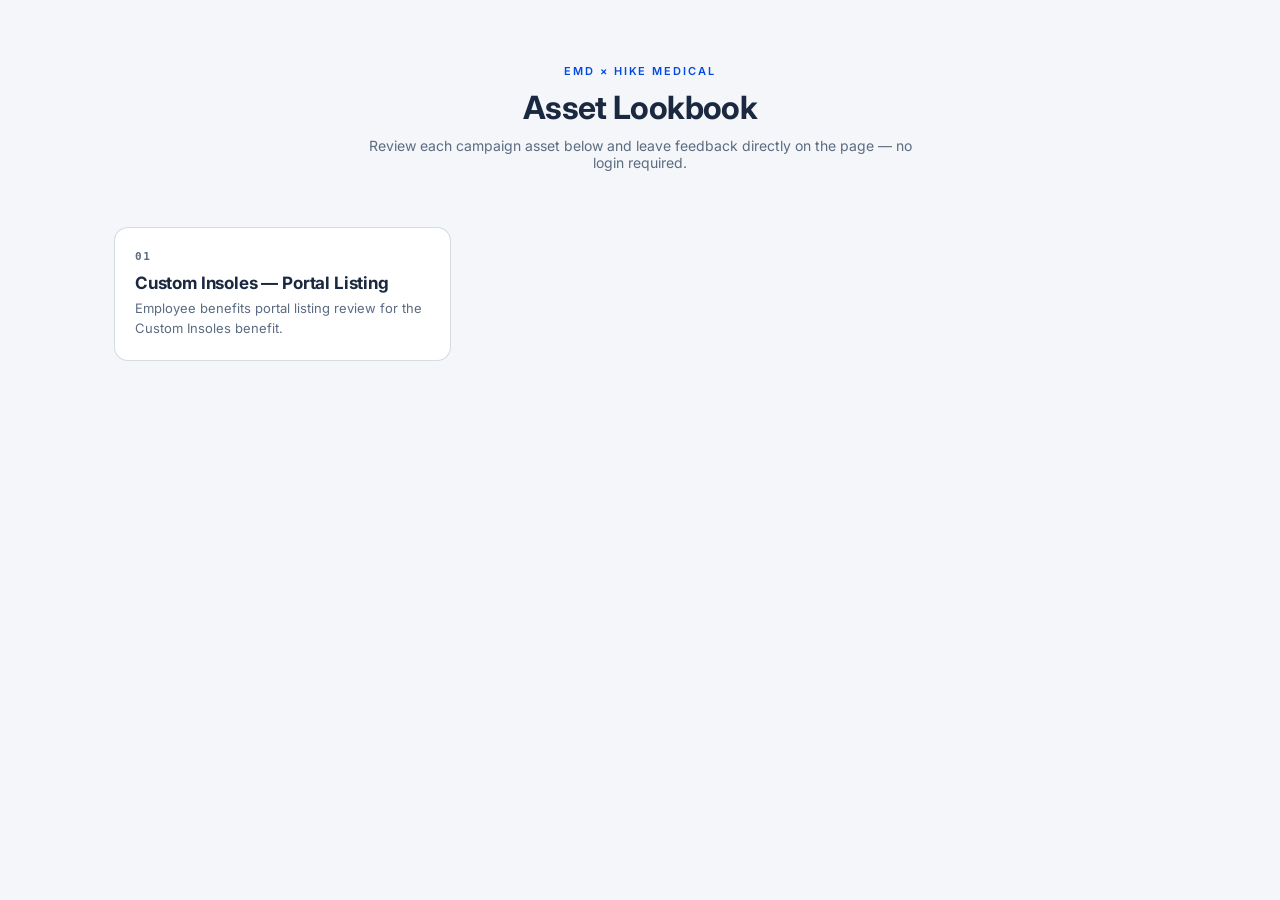
==== index.html @ 2ae3ae47 "Add files via upload" ====
<!DOCTYPE html>
<html lang="en">
<head>
<meta charset="utf-8">
<meta name="viewport" content="width=device-width,initial-scale=1">
<title>EMD × Hike Medical — Asset Lookbook</title>
<link rel="preconnect" href="https://fonts.googleapis.com">
<link rel="preconnect" href="https://fonts.gstatic.com" crossorigin="">
<link href="https://fonts.googleapis.com/css2?family=Inter:wght@400;500;600;700&display=swap" rel="stylesheet">
<link rel="stylesheet" href="css/style.css">
</head>
<body>
  <div class="hub-shell">
    <div class="hub-header">
      <div class="eyebrow">EMD × Hike Medical</div>
      <h1>Asset Lookbook</h1>
      <p>Review each campaign asset below and leave feedback directly on the page — no login required.</p>
    </div>

    <div class="card-grid">
      <a class="asset-card" href="custom-insoles.html">
        <span class="num">01</span>
        <h3>Custom Insoles — Portal Listing</h3>
        <p>Employee benefits portal listing review for the Custom Insoles benefit.</p>
      </a>
    </div>
  </div>
</body>
</html>
---- css/style.css ----
/* EMD Lookbook — shared styles */

:root {
  --client-accent: #024AE3;
  --client-accent-dark: #0139AD;
  --ink: #1A2840;
  --text-gray: #5B6B82;
  --hairline: rgba(26, 58, 92, 0.10);
  --hairline-strong: rgba(26, 58, 92, 0.18);
  --paper: #FFFFFF;
  --canvas: #F4F6F9;
}

* { box-sizing: border-box; margin: 0; padding: 0; }

html, body {
  background: var(--canvas);
  color: var(--ink);
  font-family: 'Inter', system-ui, sans-serif;
  -webkit-font-smoothing: antialiased;
}

img { max-width: 100%; display: block; }
a { color: var(--client-accent); }

/* ---------- Hub (index.html) ---------- */

.hub-shell { max-width: 1100px; margin: 0 auto; padding: 64px 24px 96px; }

.hub-header { text-align: center; margin-bottom: 56px; }
.hub-header .eyebrow {
  font-size: 11px; letter-spacing: 0.18em; text-transform: uppercase;
  font-weight: 600; color: var(--client-accent); margin-bottom: 10px;
}
.hub-header h1 { font-size: 32px; font-weight: 700; letter-spacing: -0.02em; margin-bottom: 10px; }
.hub-header p { font-size: 14px; color: var(--text-gray); max-width: 560px; margin: 0 auto; }

.card-grid {
  display: grid;
  grid-template-columns: repeat(auto-fill, minmax(260px, 1fr));
  gap: 20px;
}

.asset-card {
  display: block; text-decoration: none; color: inherit;
  background: var(--paper);
  border: 1px solid var(--hairline-strong);
  border-radius: 14px;
  padding: 22px 20px;
  transition: transform .15s, box-shadow .15s;
}
.asset-card:hover { transform: translateY(-2px); box-shadow: 0 10px 30px rgba(16,24,40,0.10); }
.asset-card .num {
  font-family: ui-monospace, 'SF Mono', Menlo, monospace;
  font-size: 11px; color: var(--text-gray); letter-spacing: 0.14em;
  text-transform: uppercase; font-weight: 600; display: block; margin-bottom: 10px;
}
.asset-card h3 { font-size: 17px; font-weight: 700; letter-spacing: -0.01em; margin-bottom: 6px; }
.asset-card p { font-size: 13px; color: var(--text-gray); line-height: 1.5; }

/* ---------- Subpage chrome (every asset page) ---------- */

.subpage-bar { max-width: 1100px; margin: 0 auto; padding: 24px 24px 0; }
.subpage-bar a {
  font-size: 13px; font-weight: 600; color: var(--client-accent); text-decoration: none;
}
.subpage-bar a:hover { text-decoration: underline; }

.subpage-title {
  max-width: 1100px; margin: 0 auto; padding: 20px 24px 28px;
  border-bottom: 1px dashed var(--hairline-strong);
  display: flex; align-items: baseline; gap: 16px; flex-wrap: wrap;
}
.subpage-title .num {
  font-family: ui-monospace, 'SF Mono', Menlo, monospace;
  font-size: 11px; color: var(--text-gray); letter-spacing: 0.18em;
  text-transform: uppercase; font-weight: 600;
}
.subpage-title h2 { font-size: 22px; font-weight: 700; letter-spacing: -0.02em; }
.subpage-title .desc { font-size: 13px; color: var(--text-gray); font-style: italic; }

.subpage-content { max-width: 1100px; margin: 0 auto; padding: 32px 24px 64px; }

/* ---------- Generic browser-chrome frame (HTML-recreation pattern) ---------- */

.frame { background: #F0F2F5; border-radius: 16px; overflow: hidden; box-shadow: 0 8px 24px rgba(0,0,0,0.08); }
.frame-chrome {
  height: 36px; background: #DEE3EB; border-bottom: 1px solid #C8CFD9;
  display: flex; align-items: center; padding: 0 14px; gap: 8px;
}
.frame-chrome .dot { width: 11px; height: 11px; border-radius: 50%; background: #C9CED6; }

/* ---------- Comment widget ---------- */

#comments-root { margin-top: 40px; padding-top: 28px; border-top: 1px solid var(--hairline-strong); }
.comments-heading { font-size: 15px; font-weight: 700; margin-bottom: 14px; }
.comments-list { display: flex; flex-direction: column; gap: 12px; margin-bottom: 20px; }
.comment-item {
  background: var(--paper); border: 1px solid var(--hairline);
  border-radius: 10px; padding: 12px 14px;
}
.comment-item .meta { display: flex; justify-content: space-between; gap: 12px; margin-bottom: 4px; }
.comment-item .name { font-size: 12.5px; font-weight: 700; color: var(--ink); }
.comment-item .time { font-size: 11.5px; color: var(--text-gray); }
.comment-item .text { font-size: 13px; line-height: 1.5; color: var(--ink); white-space: pre-wrap; }
.comments-empty { font-size: 13px; color: var(--text-gray); font-style: italic; margin-bottom: 20px; }

.comment-form { display: flex; flex-direction: column; gap: 10px; max-width: 480px; }
.comment-form input, .comment-form textarea {
  font-family: inherit; font-size: 13px; padding: 10px 12px;
  border: 1px solid var(--hairline-strong); border-radius: 8px; background: var(--paper); color: var(--ink);
}
.comment-form textarea { min-height: 80px; resize: vertical; }
.comment-form button {
  align-self: flex-start; font-size: 13px; font-weight: 700; color: #fff;
  background: var(--client-accent); border: none; border-radius: 8px;
  padding: 9px 20px; cursor: pointer;
}
.comment-form button:hover { background: var(--client-accent-dark); }
.comment-form button:disabled { opacity: 0.6; cursor: not-allowed; }
.comments-status { font-size: 12px; color: var(--text-gray); }
.comments-status.error { color: #B4232A; }
.comments-disabled-note {
  font-size: 12.5px; color: var(--text-gray); font-style: italic;
  background: #FFF6E0; border: 1px dashed #E8C868; border-radius: 8px; padding: 10px 14px;
}
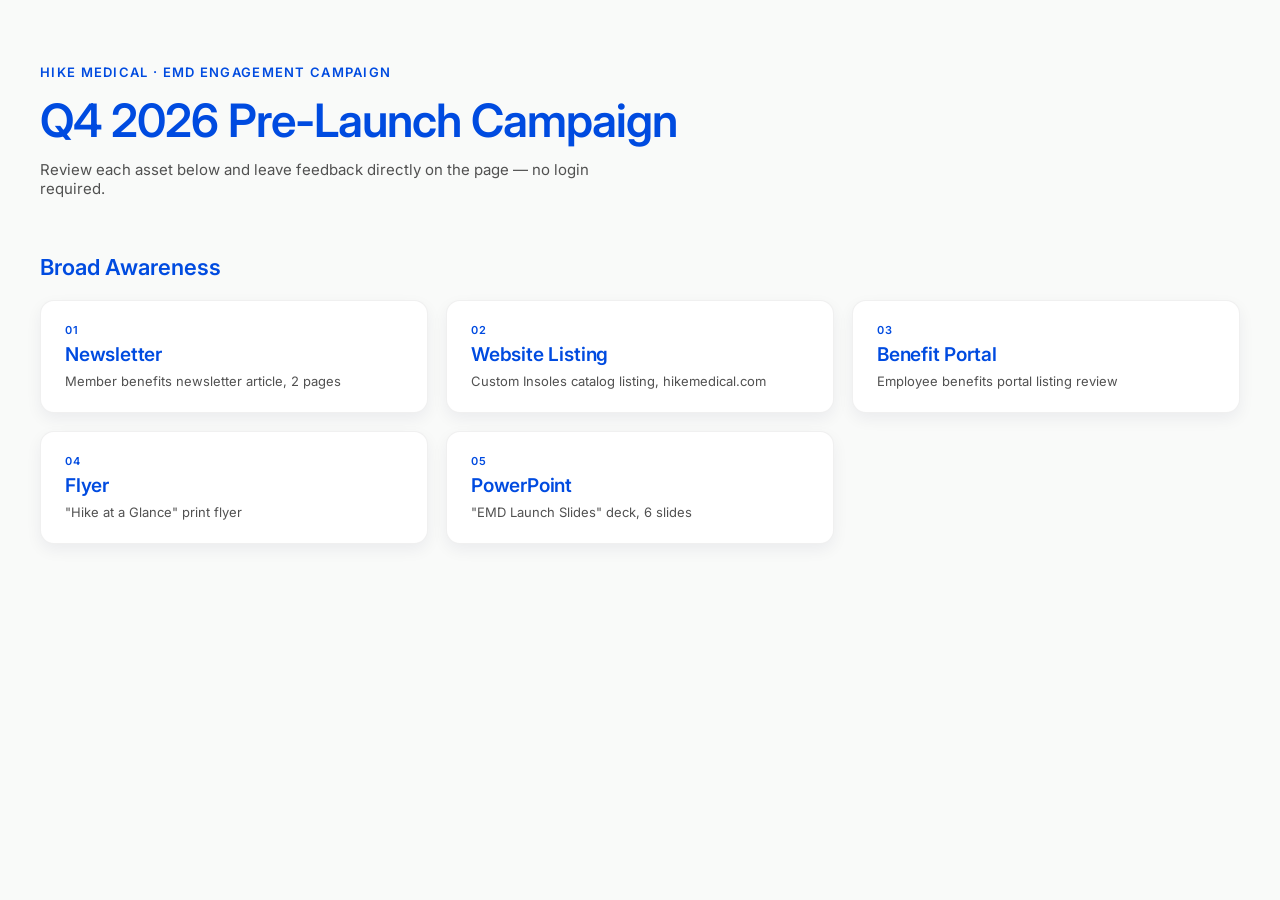
==== commit b8dbe914: "Add files via upload" ====
--- a/index.html
+++ b/index.html
@@ -2,28 +2,45 @@
 <html lang="en">
 <head>
 <meta charset="utf-8">
-<meta name="viewport" content="width=device-width,initial-scale=1">
-<title>EMD × Hike Medical — Asset Lookbook</title>
+<meta name="viewport" content="width=device-width, initial-scale=1">
+<title>EMD Q4 2026 Pre-Launch Campaign — Lookbook</title>
 <link rel="preconnect" href="https://fonts.googleapis.com">
 <link rel="preconnect" href="https://fonts.gstatic.com" crossorigin="">
-<link href="https://fonts.googleapis.com/css2?family=Inter:wght@400;500;600;700&display=swap" rel="stylesheet">
-<link rel="stylesheet" href="css/style.css">
+<link href="https://fonts.googleapis.com/css2?family=Inter:wght@400;500;600&display=swap" rel="stylesheet">
+<style>
+  body { margin: 0; background: #F9FAF9; font-family: 'Inter', 'Helvetica Neue', Arial, sans-serif; }
+  a { text-decoration: none; }
+  .card { display:flex; flex-direction:column; gap:6px; background:#fff; border-radius:14px; padding:22px 24px; box-shadow:0 6px 16px rgba(0,20,66,0.06); border:1px solid rgba(0,0,0,0.06); transition:box-shadow 0.2s, transform 0.2s; }
+  .card:hover { box-shadow:0 14px 32px rgba(0,20,66,0.14); transform:translateY(-2px); }
+  .grid { display:grid; grid-template-columns:repeat(3,1fr); gap:18px; }
+  @media (max-width: 900px) { .grid { grid-template-columns:repeat(2,1fr); } }
+  @media (max-width: 620px) { .grid { grid-template-columns:1fr; } }
+  .tag { font-size:11px; font-weight:600; letter-spacing:0.06em; text-transform:uppercase; color:#004BE0; }
+  .name { font-size:19px; font-weight:600; color:#004BE0; letter-spacing:-0.01em; }
+  .desc { font-size:13px; color:#515151; line-height:1.4; }
+</style>
 </head>
 <body>
-  <div class="hub-shell">
-    <div class="hub-header">
-      <div class="eyebrow">EMD × Hike Medical</div>
-      <h1>Asset Lookbook</h1>
-      <p>Review each campaign asset below and leave feedback directly on the page — no login required.</p>
-    </div>
 
-    <div class="card-grid">
-      <a class="asset-card" href="custom-insoles.html">
-        <span class="num">01</span>
-        <h3>Custom Insoles — Portal Listing</h3>
-        <p>Employee benefits portal listing review for the Custom Insoles benefit.</p>
-      </a>
+<div style="max-width:1240px; margin:0 auto; padding:64px 40px 100px;">
+
+  <div style="margin-bottom:56px;">
+    <div style="font-size:13px; font-weight:600; letter-spacing:0.1em; text-transform:uppercase; color:#004BE0; margin-bottom:12px;">Hike Medical &middot; EMD Engagement Campaign</div>
+    <h1 style="margin:0 0 12px; font-weight:600; font-size:46px; letter-spacing:-0.02em; color:#004BE0;">Q4 2026 Pre-Launch Campaign</h1>
+    <p style="margin:0; font-size:15px; color:#515151; max-width:560px;">Review each asset below and leave feedback directly on the page — no login required.</p>
+  </div>
+
+  <div>
+    <h2 style="font-weight:600; font-size:22px; color:#004BE0; margin:0 0 20px;">Broad Awareness</h2>
+    <div class="grid">
+      <a href="newsletter.html"><div class="card"><span class="tag">01</span><span class="name">Newsletter</span><span class="desc">Member benefits newsletter article, 2 pages</span></div></a>
+      <a href="website-listing.html"><div class="card"><span class="tag">02</span><span class="name">Website Listing</span><span class="desc">Custom Insoles catalog listing, hikemedical.com</span></div></a>
+      <a href="custom-insoles.html"><div class="card"><span class="tag">03</span><span class="name">Benefit Portal</span><span class="desc">Employee benefits portal listing review</span></div></a>
+      <a href="flyer.html"><div class="card"><span class="tag">04</span><span class="name">Flyer</span><span class="desc">"Hike at a Glance" print flyer</span></div></a>
+      <a href="powerpoint.html"><div class="card"><span class="tag">05</span><span class="name">PowerPoint</span><span class="desc">"EMD Launch Slides" deck, 6 slides</span></div></a>
     </div>
   </div>
+
+</div>
 </body>
 </html>
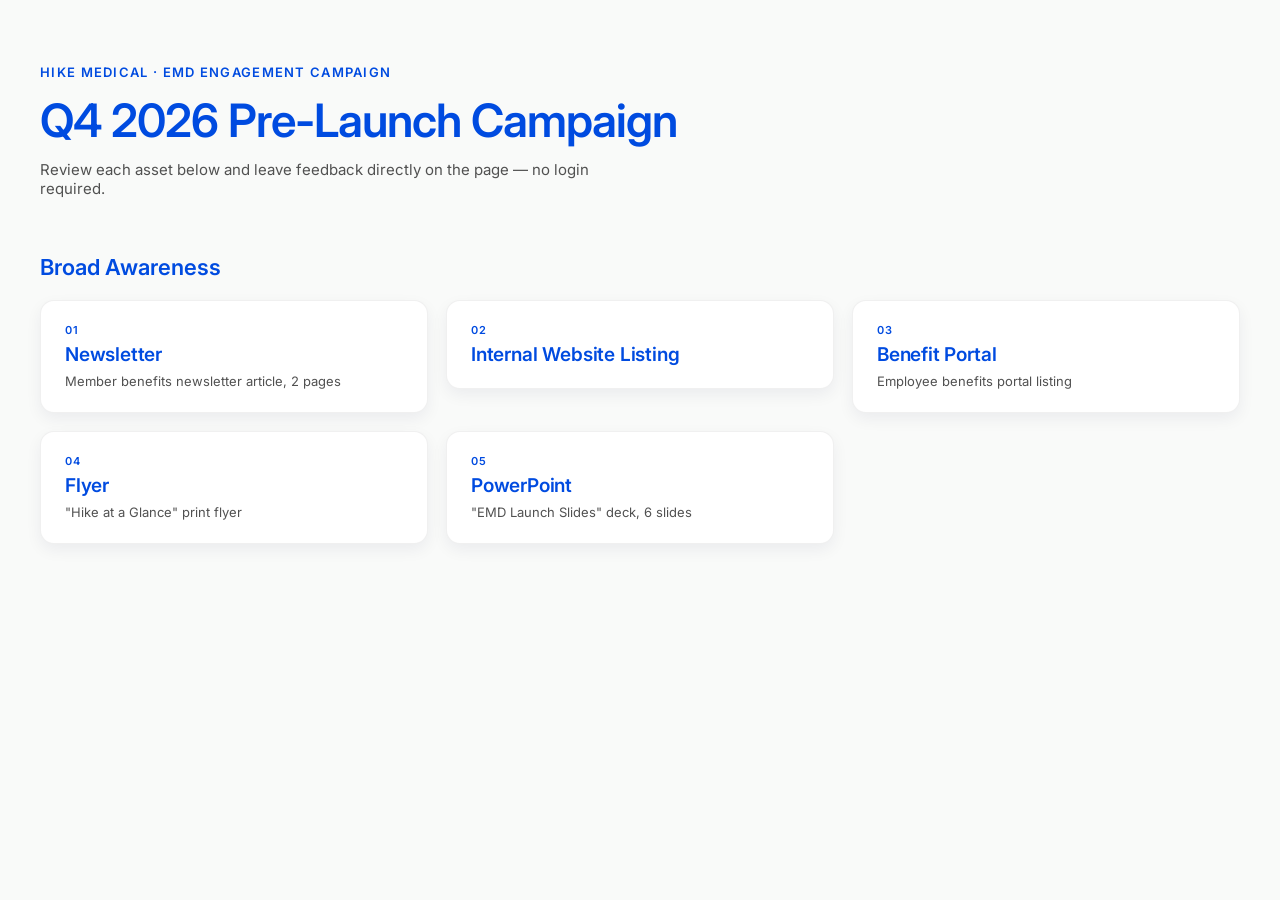
==== commit 5bc36093: "Update index.html" ====
--- a/index.html
+++ b/index.html
@@ -34,8 +34,8 @@
     <h2 style="font-weight:600; font-size:22px; color:#004BE0; margin:0 0 20px;">Broad Awareness</h2>
     <div class="grid">
       <a href="newsletter.html"><div class="card"><span class="tag">01</span><span class="name">Newsletter</span><span class="desc">Member benefits newsletter article, 2 pages</span></div></a>
-      <a href="website-listing.html"><div class="card"><span class="tag">02</span><span class="name">Website Listing</span><span class="desc">Custom Insoles catalog listing, hikemedical.com</span></div></a>
-      <a href="custom-insoles.html"><div class="card"><span class="tag">03</span><span class="name">Benefit Portal</span><span class="desc">Employee benefits portal listing review</span></div></a>
+      <a href="website-listing.html"><div class="card"><span class="tag">02</span><span class="name">Internal Website Listing</span></div></a>
+      <a href="custom-insoles.html"><div class="card"><span class="tag">03</span><span class="name">Benefit Portal</span><span class="desc">Employee benefits portal listing</span></div></a>
       <a href="flyer.html"><div class="card"><span class="tag">04</span><span class="name">Flyer</span><span class="desc">"Hike at a Glance" print flyer</span></div></a>
       <a href="powerpoint.html"><div class="card"><span class="tag">05</span><span class="name">PowerPoint</span><span class="desc">"EMD Launch Slides" deck, 6 slides</span></div></a>
     </div>
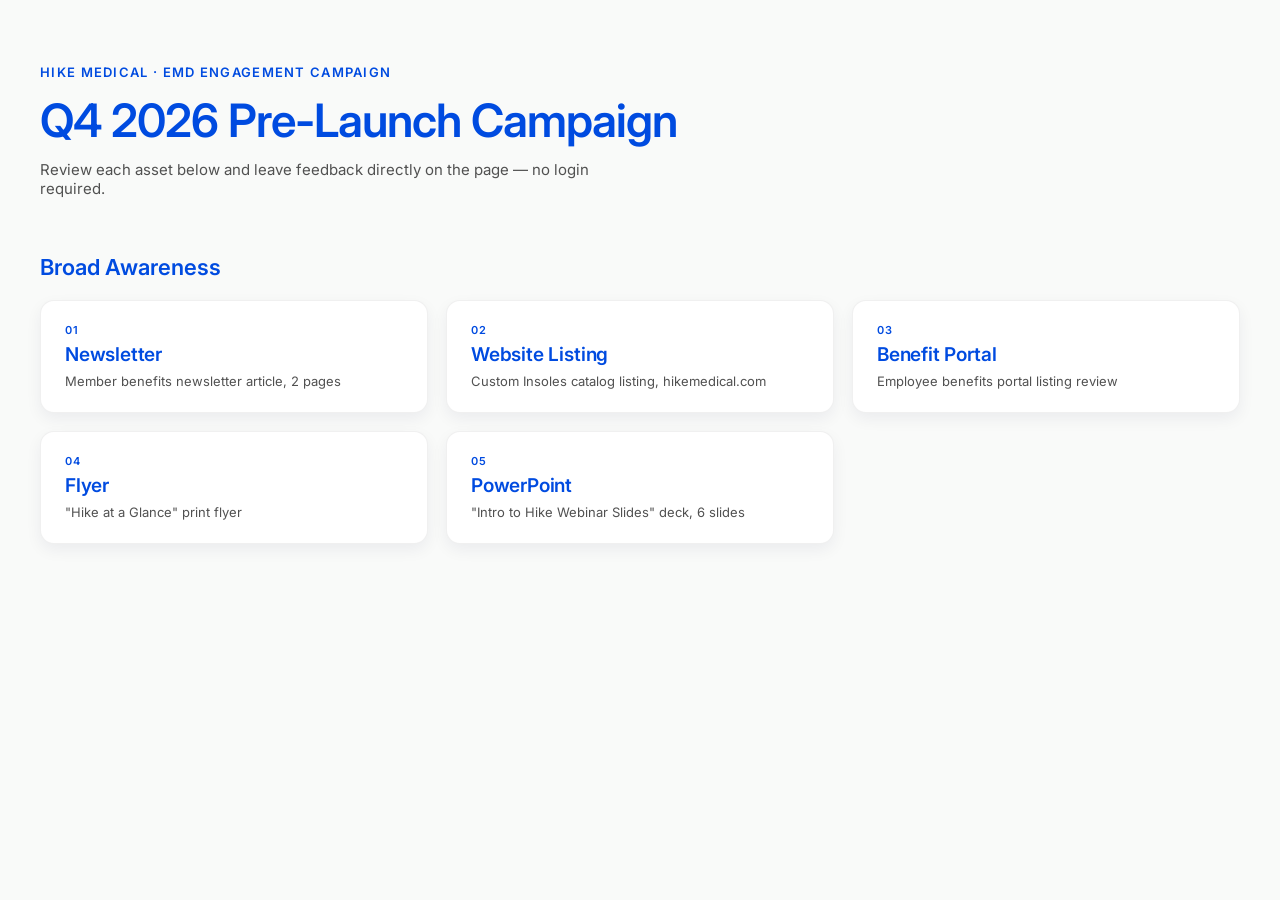
==== commit 1ac1c4b3: "Update index.html" ====
--- a/index.html
+++ b/index.html
@@ -34,10 +34,10 @@
     <h2 style="font-weight:600; font-size:22px; color:#004BE0; margin:0 0 20px;">Broad Awareness</h2>
     <div class="grid">
       <a href="newsletter.html"><div class="card"><span class="tag">01</span><span class="name">Newsletter</span><span class="desc">Member benefits newsletter article, 2 pages</span></div></a>
-      <a href="website-listing.html"><div class="card"><span class="tag">02</span><span class="name">Internal Website Listing</span></div></a>
-      <a href="custom-insoles.html"><div class="card"><span class="tag">03</span><span class="name">Benefit Portal</span><span class="desc">Employee benefits portal listing</span></div></a>
+      <a href="website-listing.html"><div class="card"><span class="tag">02</span><span class="name">Website Listing</span><span class="desc">Custom Insoles catalog listing, hikemedical.com</span></div></a>
+      <a href="custom-insoles.html"><div class="card"><span class="tag">03</span><span class="name">Benefit Portal</span><span class="desc">Employee benefits portal listing review</span></div></a>
       <a href="flyer.html"><div class="card"><span class="tag">04</span><span class="name">Flyer</span><span class="desc">"Hike at a Glance" print flyer</span></div></a>
-      <a href="powerpoint.html"><div class="card"><span class="tag">05</span><span class="name">PowerPoint</span><span class="desc">"EMD Launch Slides" deck, 6 slides</span></div></a>
+      <a href="powerpoint.html"><div class="card"><span class="tag">05</span><span class="name">PowerPoint</span><span class="desc">"Intro to Hike Webinar Slides" deck, 6 slides</span></div></a>
     </div>
   </div>
 
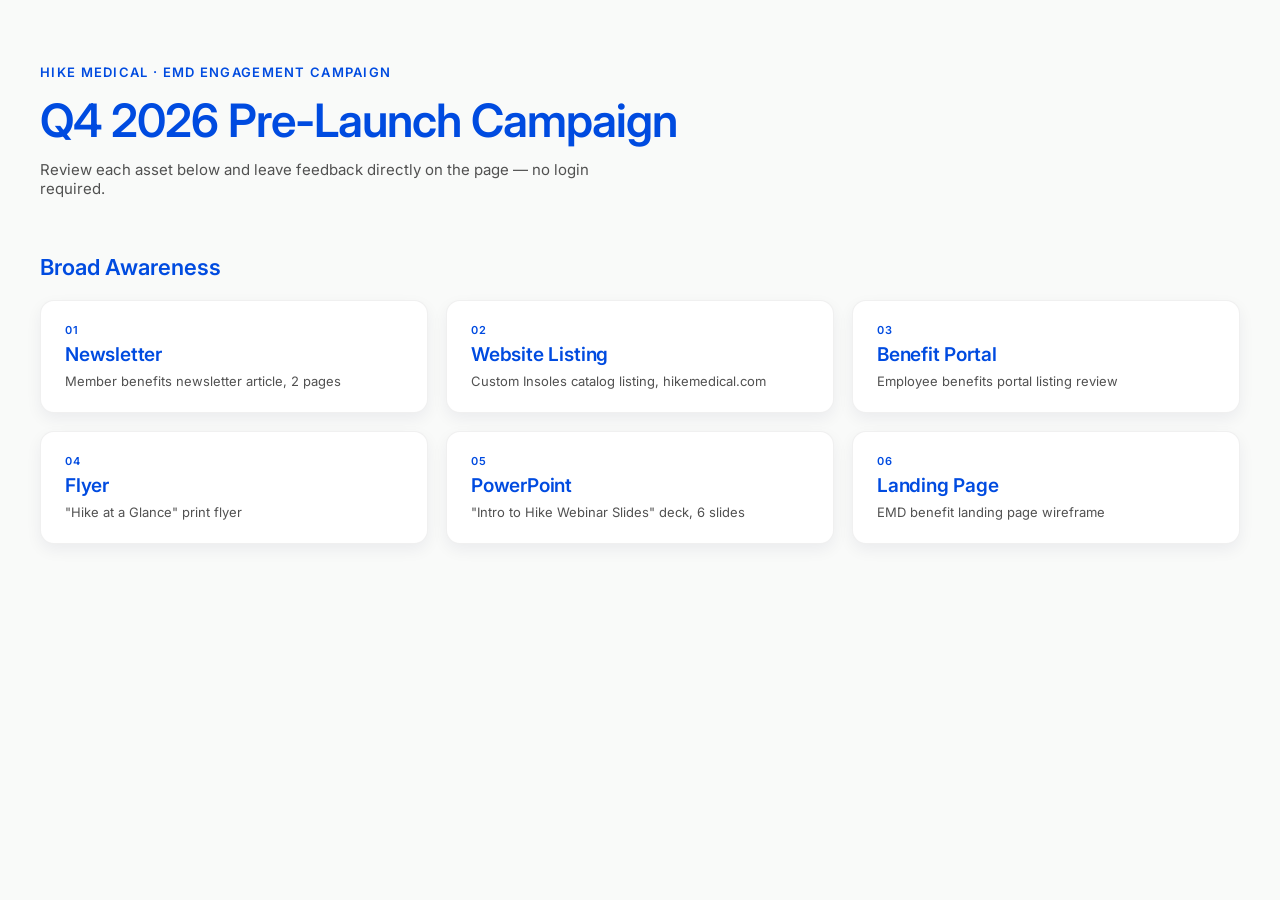
==== commit 8060574a: "Update index.html" ====
--- a/index.html
+++ b/index.html
@@ -38,6 +38,7 @@
       <a href="custom-insoles.html"><div class="card"><span class="tag">03</span><span class="name">Benefit Portal</span><span class="desc">Employee benefits portal listing review</span></div></a>
       <a href="flyer.html"><div class="card"><span class="tag">04</span><span class="name">Flyer</span><span class="desc">"Hike at a Glance" print flyer</span></div></a>
       <a href="powerpoint.html"><div class="card"><span class="tag">05</span><span class="name">PowerPoint</span><span class="desc">"Intro to Hike Webinar Slides" deck, 6 slides</span></div></a>
+      <a href="landing-page.html"><div class="card"><span class="tag">06</span><span class="name">Landing Page</span><span class="desc">EMD benefit landing page wireframe</span></div></a>
     </div>
   </div>
 
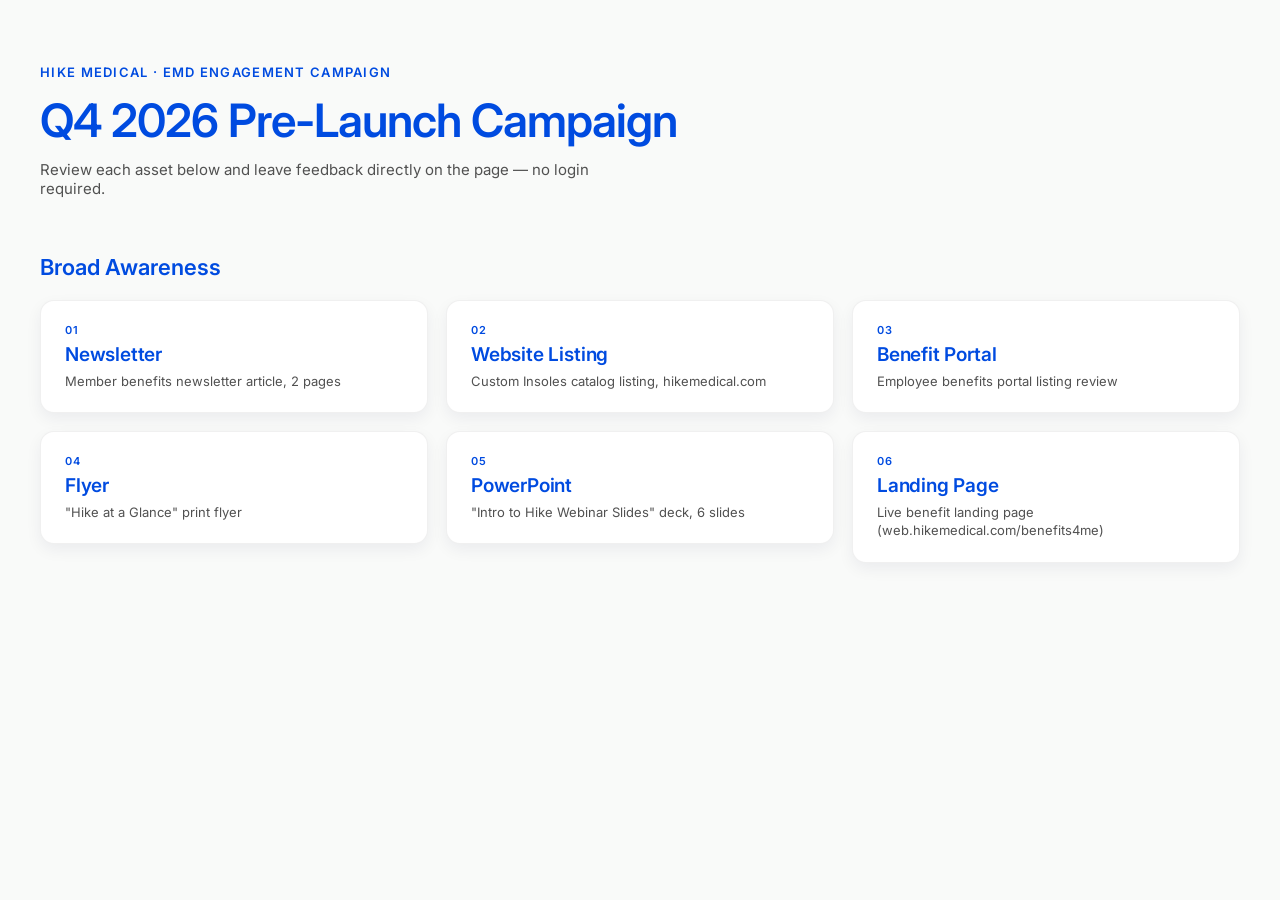
==== commit 6b7b3fbc: "Update index.html" ====
--- a/index.html
+++ b/index.html
@@ -38,7 +38,7 @@
       <a href="custom-insoles.html"><div class="card"><span class="tag">03</span><span class="name">Benefit Portal</span><span class="desc">Employee benefits portal listing review</span></div></a>
       <a href="flyer.html"><div class="card"><span class="tag">04</span><span class="name">Flyer</span><span class="desc">"Hike at a Glance" print flyer</span></div></a>
       <a href="powerpoint.html"><div class="card"><span class="tag">05</span><span class="name">PowerPoint</span><span class="desc">"Intro to Hike Webinar Slides" deck, 6 slides</span></div></a>
-      <a href="landing-page.html"><div class="card"><span class="tag">06</span><span class="name">Landing Page</span><span class="desc">EMD benefit landing page wireframe</span></div></a>
+      <a href="https://web.hikemedical.com/benefits4me" target="_blank" rel="noopener"><div class="card"><span class="tag">06</span><span class="name">Landing Page</span><span class="desc">Live benefit landing page (web.hikemedical.com/benefits4me)</span></div></a>
     </div>
   </div>
 
